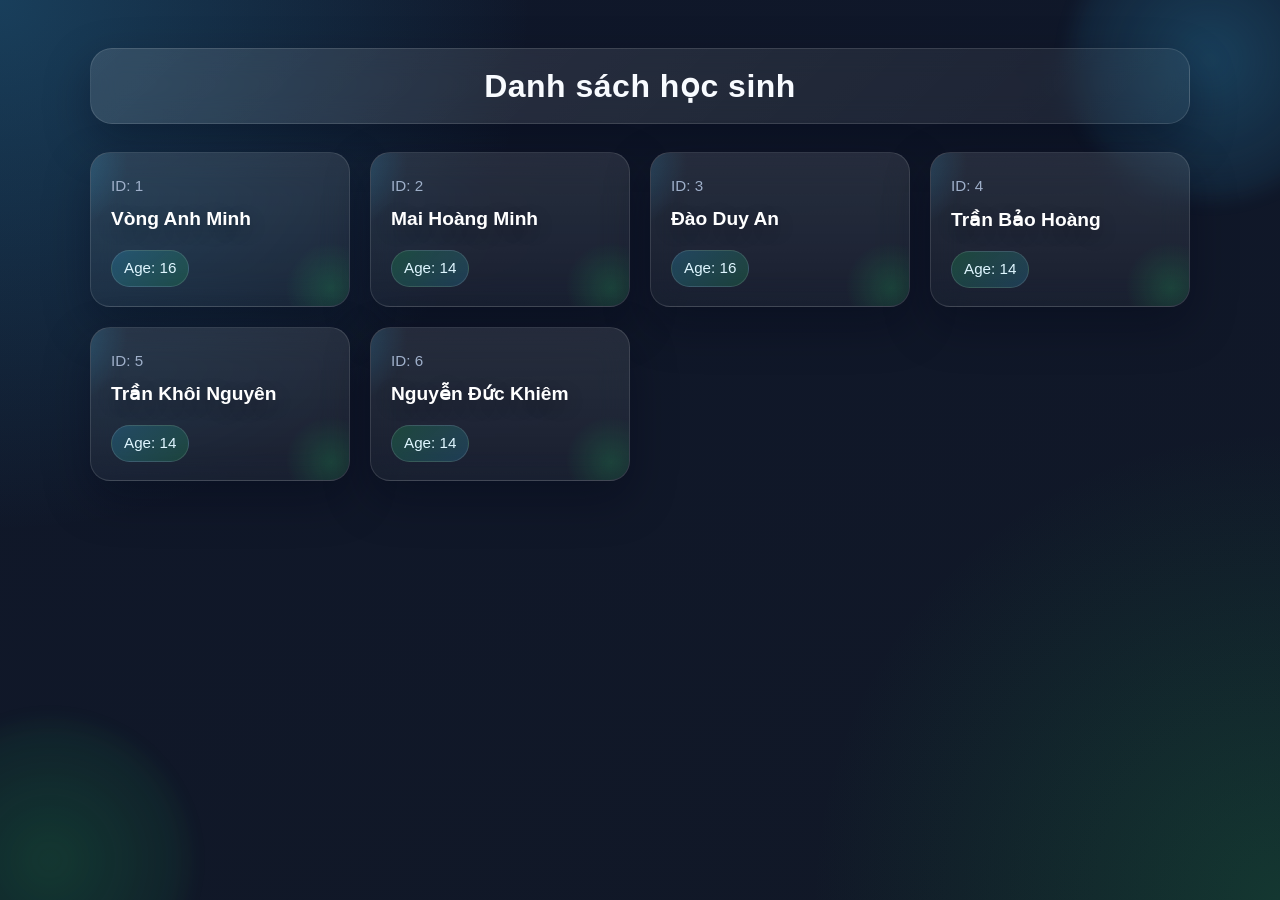
==== Lesson5/index.html @ c53071d6 "Lesson 5" ====
<!DOCTYPE html>
<html lang="en">
<head>
    <meta charset="UTF-8">
    <meta name="viewport" content="width=device-width, initial-scale=1.0">
    <title>Lesson 5</title>
    <!-- Liên kết css -->
    <link rel="stylesheet" href="./styles.css">
</head>
<body>
    <!-- Bài 1: Hiển thị dữu liệu từ file data.js -->
    <h2>Danh sách học sinh</h2>
        <!-- container chứa thông tin học sinh -->
    <div id="studentList"></div>
    
    
    <!-- Liên kết js -->
    <script src="./data.js"></script>
    <script src="./script.js"></script>
</body>
</html>
---- Lesson5/styles.css ----
* {
	box-sizing: border-box;
}

:root {
	--bg-1: #0f172a;
	--bg-2: #111827;
	--card: rgba(15, 23, 42, 0.72);
	--card-border: rgba(255, 255, 255, 0.12);
	--text: #e5eefc;
	--muted: #9fb0ca;
	--accent: #38bdf8;
	--accent-2: #22c55e;
	--shadow: 0 18px 45px rgba(2, 6, 23, 0.35);
}

html {
	scroll-behavior: smooth;
}

body {
	margin: 0;
	min-height: 100vh;
	padding: 48px 20px 56px;
	font-family: "Segoe UI", Tahoma, Geneva, Verdana, sans-serif;
	color: var(--text);
	background:
		radial-gradient(circle at top left, rgba(56, 189, 248, 0.24), transparent 34%),
		radial-gradient(circle at bottom right, rgba(34, 197, 94, 0.18), transparent 30%),
		linear-gradient(160deg, var(--bg-1), var(--bg-2));
	position: relative;
	overflow-x: hidden;
}

body::before,
body::after {
	content: "";
	position: fixed;
	inset: auto;
	width: 280px;
	height: 280px;
	border-radius: 50%;
	pointer-events: none;
	filter: blur(10px);
	opacity: 0.55;
	animation: floatBlob 10s ease-in-out infinite;
}

body::before {
	top: -80px;
	right: -70px;
	background: radial-gradient(circle, rgba(56, 189, 248, 0.45), rgba(56, 189, 248, 0));
}

body::after {
	left: -90px;
	bottom: -100px;
	background: radial-gradient(circle, rgba(34, 197, 94, 0.35), rgba(34, 197, 94, 0));
	animation-delay: -4s;
}

h2 {
	width: min(1100px, 100%);
	margin: 0 auto 28px;
	padding: 18px 22px;
	font-size: clamp(1.6rem, 2.5vw, 2.4rem);
	letter-spacing: 0.5px;
	text-align: center;
	color: #f8fbff;
	background: linear-gradient(135deg, rgba(255, 255, 255, 0.12), rgba(255, 255, 255, 0.05));
	border: 1px solid rgba(255, 255, 255, 0.12);
	border-radius: 22px;
	box-shadow: var(--shadow);
	backdrop-filter: blur(14px);
	animation: titleIn 0.8s ease both;
}

#studentList {
	width: min(1100px, 100%);
	margin: 0 auto;
	display: grid;
	grid-template-columns: repeat(auto-fit, minmax(220px, 1fr));
	gap: 20px;
}

.student {
	position: relative;
	padding: 22px 20px 18px;
	border-radius: 20px;
	background: linear-gradient(180deg, rgba(255, 255, 255, 0.1), rgba(255, 255, 255, 0.04));
	border: 1px solid var(--card-border);
	box-shadow: var(--shadow);
	backdrop-filter: blur(16px);
	overflow: hidden;
	transform: translateY(18px);
	opacity: 0;
	animation: cardIn 0.65s ease forwards;
	transition: transform 0.25s ease, box-shadow 0.25s ease, border-color 0.25s ease;
}

.student::before {
	content: "";
	position: absolute;
	inset: -40% auto auto -40%;
	width: 140px;
	height: 140px;
	border-radius: 50%;
	background: radial-gradient(circle, rgba(56, 189, 248, 0.25), transparent 70%);
	pointer-events: none;
}

.student::after {
	content: "";
	position: absolute;
	inset: auto -28px -28px auto;
	width: 92px;
	height: 92px;
	border-radius: 50%;
	background: radial-gradient(circle, rgba(34, 197, 94, 0.2), transparent 70%);
	pointer-events: none;
}

.student:hover {
	transform: translateY(-8px) scale(1.01);
	border-color: rgba(56, 189, 248, 0.4);
	box-shadow: 0 22px 55px rgba(2, 6, 23, 0.48);
}

.student p,
.student h3 {
	position: relative;
	z-index: 1;
	margin: 0;
}

.student p {
	color: var(--muted);
	font-size: 0.95rem;
	line-height: 1.5;
}

.student p + h3 {
	margin-top: 10px;
}

.student h3 {
	margin-bottom: 12px;
	font-size: 1.2rem;
	color: #ffffff;
	text-shadow: 0 6px 18px rgba(0, 0, 0, 0.28);
}

.student p:last-child {
	display: inline-block;
	margin-top: 8px;
	padding: 6px 12px;
	border-radius: 999px;
	color: #dff6ff;
	background: linear-gradient(135deg, rgba(56, 189, 248, 0.22), rgba(34, 197, 94, 0.2));
	border: 1px solid rgba(255, 255, 255, 0.12);
}

.student:nth-child(2n) p:last-child {
	background: linear-gradient(135deg, rgba(34, 197, 94, 0.22), rgba(56, 189, 248, 0.18));
}

.student:nth-child(1) {
	animation-delay: 0.05s;
}

.student:nth-child(2) {
	animation-delay: 0.12s;
}

.student:nth-child(3) {
	animation-delay: 0.19s;
}

.student:nth-child(4) {
	animation-delay: 0.26s;
}

.student:nth-child(5) {
	animation-delay: 0.33s;
}

.student:nth-child(6) {
	animation-delay: 0.4s;
}

@keyframes cardIn {
	from {
		opacity: 0;
		transform: translateY(18px) scale(0.98);
	}

	to {
		opacity: 1;
		transform: translateY(0) scale(1);
	}
}

@keyframes titleIn {
	from {
		opacity: 0;
		transform: translateY(-18px);
		letter-spacing: 2px;
	}

	to {
		opacity: 1;
		transform: translateY(0);
		letter-spacing: 0.5px;
	}
}

@keyframes floatBlob {
	0%,
	100% {
		transform: translateY(0) translateX(0) scale(1);
	}

	50% {
		transform: translateY(16px) translateX(-10px) scale(1.05);
	}
}

@media (max-width: 640px) {
	body {
		padding: 28px 14px 40px;
	}

	h2 {
		margin-bottom: 18px;
		padding: 16px 18px;
		border-radius: 18px;
	}

	#studentList {
		gap: 14px;
	}

	.student {
		padding: 18px 16px 16px;
		border-radius: 18px;
	}
}

@media (prefers-reduced-motion: reduce) {
	*,
	*::before,
	*::after {
		animation-duration: 0.01ms !important;
		animation-iteration-count: 1 !important;
		transition-duration: 0.01ms !important;
		scroll-behavior: auto !important;
	}
}
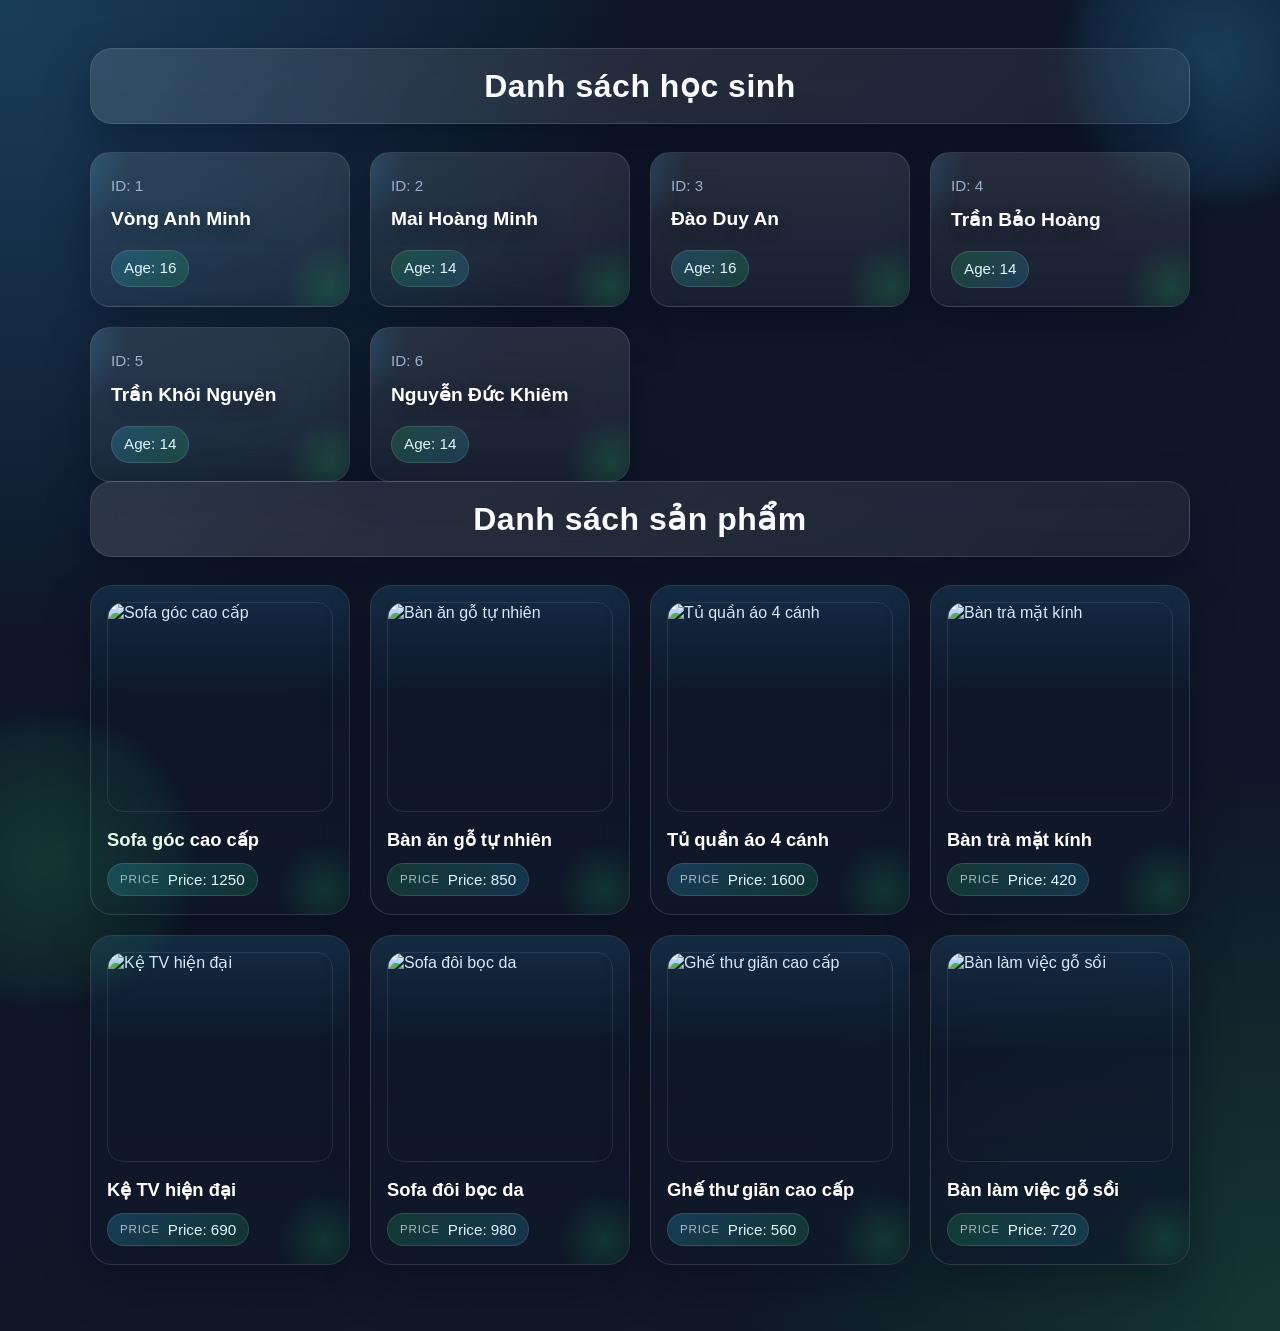
==== commit 7bd72ef7: "Lesson 5" ====
--- a/Lesson5/index.html
+++ b/Lesson5/index.html
@@ -13,6 +13,10 @@
         <!-- container chứa thông tin học sinh -->
     <div id="studentList"></div>
     
+    <!-- Bài 2: Hiển thị dữ liệu từ data.json -->
+    <h2>Danh sách sản phẩm</h2>
+        <!-- container để chứa data sản phẩm -->
+    <div id="productList"></div>
     
     <!-- Liên kết js -->
     <script src="./data.js"></script>
--- a/Lesson5/styles.css
+++ b/Lesson5/styles.css
@@ -83,6 +83,14 @@
 	gap: 20px;
 }
 
+#productList {
+	width: min(1100px, 100%);
+	margin: 0 auto 10px;
+	display: grid;
+	grid-template-columns: repeat(auto-fit, minmax(240px, 1fr));
+	gap: 20px;
+}
+
 .student {
 	position: relative;
 	padding: 22px 20px 18px;
@@ -188,6 +196,125 @@
 	animation-delay: 0.4s;
 }
 
+.product-card {
+	position: relative;
+	padding: 16px 16px 18px;
+	border-radius: 22px;
+	background:
+		linear-gradient(180deg, rgba(15, 23, 42, 0.85), rgba(15, 23, 42, 0.7));
+	border: 1px solid rgba(255, 255, 255, 0.14);
+	box-shadow: var(--shadow);
+	backdrop-filter: blur(16px);
+	overflow: hidden;
+	transform: translateY(18px);
+	opacity: 0;
+	animation: cardIn 0.65s ease forwards;
+	transition: transform 0.25s ease, box-shadow 0.25s ease, border-color 0.25s ease;
+}
+
+.product-card::before {
+	content: "";
+	position: absolute;
+	inset: 0;
+	background: linear-gradient(180deg, rgba(56, 189, 248, 0.12), transparent 35%);
+	pointer-events: none;
+}
+
+.product-card::after {
+	content: "";
+	position: absolute;
+	inset: auto -24px -24px auto;
+	width: 96px;
+	height: 96px;
+	border-radius: 50%;
+	background: radial-gradient(circle, rgba(34, 197, 94, 0.18), transparent 70%);
+	pointer-events: none;
+}
+
+.product-card:hover {
+	transform: translateY(-8px) scale(1.01);
+	border-color: rgba(34, 197, 94, 0.38);
+	box-shadow: 0 22px 55px rgba(2, 6, 23, 0.5);
+}
+
+.product-card img {
+	display: block;
+	width: 100%;
+	height: 210px;
+	object-fit: cover;
+	border-radius: 16px;
+	margin-bottom: 16px;
+	border: 1px solid rgba(255, 255, 255, 0.1);
+	transition: transform 0.35s ease, filter 0.35s ease;
+}
+
+.product-card:hover img {
+	transform: scale(1.04);
+	filter: saturate(1.08);
+}
+
+.product-card h3,
+.product-card p {
+	position: relative;
+	z-index: 1;
+	margin: 0;
+}
+
+.product-card h3 {
+	font-size: 1.15rem;
+	color: #ffffff;
+	margin-bottom: 10px;
+	line-height: 1.35;
+}
+
+.product-card p {
+	display: inline-flex;
+	align-items: center;
+	gap: 8px;
+	padding: 7px 12px;
+	border-radius: 999px;
+	font-size: 0.95rem;
+	color: #dff6ff;
+	background: linear-gradient(135deg, rgba(56, 189, 248, 0.22), rgba(34, 197, 94, 0.18));
+	border: 1px solid rgba(255, 255, 255, 0.12);
+}
+
+.product-card p::before {
+	content: "Price";
+	font-size: 0.72rem;
+	letter-spacing: 0.08em;
+	text-transform: uppercase;
+	color: rgba(229, 238, 252, 0.72);
+}
+
+.product-card:nth-child(2n) p {
+	background: linear-gradient(135deg, rgba(34, 197, 94, 0.2), rgba(56, 189, 248, 0.18));
+}
+
+.product-card:nth-child(1) {
+	animation-delay: 0.05s;
+}
+
+.product-card:nth-child(2) {
+	animation-delay: 0.12s;
+}
+
+.product-card:nth-child(3) {
+	animation-delay: 0.19s;
+}
+
+.product-card:nth-child(4) {
+	animation-delay: 0.26s;
+}
+
+.product-card:nth-child(5) {
+	animation-delay: 0.33s;
+}
+
+.product-card:nth-child(6) {
+	animation-delay: 0.4s;
+}
+
 @keyframes cardIn {
 	from {
 		opacity: 0;
@@ -240,9 +367,17 @@
 		gap: 14px;
 	}
 
+	#productList {
+		gap: 14px;
+	}
+
 	.student {
 		padding: 18px 16px 16px;
 		border-radius: 18px;
+	}
+
+	.product-card img {
+		height: 190px;
 	}
 }
 
